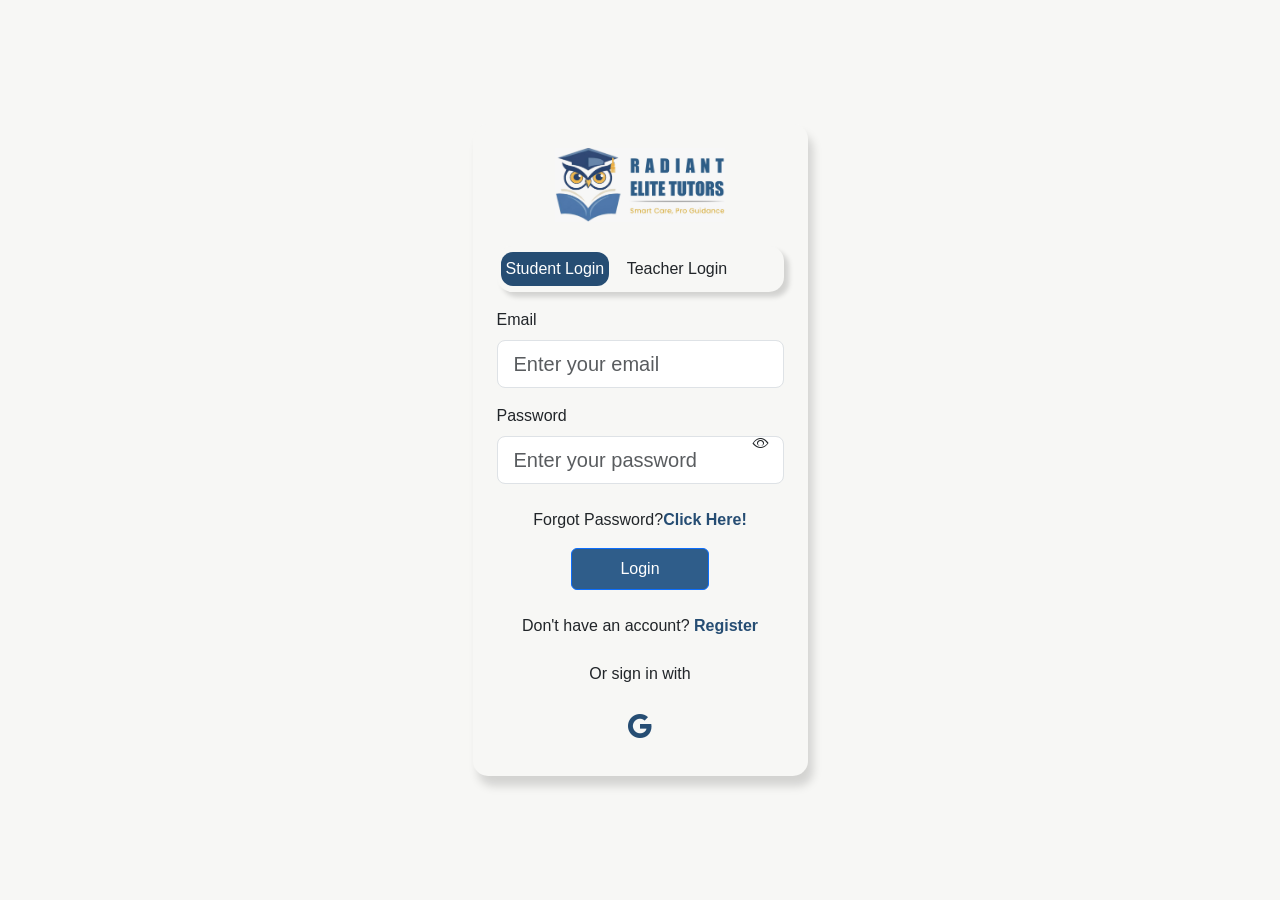
==== index2.html @ a0b94362 "form validation" ====
<!DOCTYPE html>
<html lang="en">
<head>
    <meta charset="UTF-8">
    <meta name="viewport" content="width=device-width, initial-scale=1.0">
    <title>Document</title>
     <link href="https://cdn.jsdelivr.net/npm/bootstrap@5.3.3/dist/css/bootstrap.min.css" rel="stylesheet">
  

    <link rel="stylesheet"
        href="https://cdnjs.cloudflare.com/ajax/libs/font-awesome/6.5.2/css/all.min.css">
                <link rel="stylesheet" href="https://cdn.jsdelivr.net/npm/bootstrap-icons@1.10.0/font/bootstrap-icons.css">
    <link rel="stylesheet" href="style.css">

</head>
<body>
    <div class="container d-flex justify-content-center align-items-center" style="height: 100vh;">
    <div class="login-class  p-4">
       <div class="text-center mb-4">
        <img src="logo.jpg" width="170">
       </div>

       <div class="login-tabs mb-3 p-1">
        <button class="btn active-tab p-1">Student Login</button> 
        <button class="btn ">Teacher Login</button>
       </div>

         <form>
          <div class="mb-3">
            <label for="email" class="form-label">Email</label>
                <input type="email" class="form-control form-control-lg" id="email" placeholder="Enter your email">
          </div>
          <div class="mb-3 position-relative">
            <label for="password" class="form-label">Password</label>
                <input type="password" class="form-control form-control-lg" id="password" placeholder="Enter your password">
                <i class="bi bi-eye password-toggle" id="togglePassword" style="position: absolute; top: 50%; right: 15px; transform: translateY(-50%); cursor: pointer;"></i>
          </div>
          <div class="text-center mb-3">
            

                <p class="text-center mt-4">Forgot Password?<a href="#" class="text-decoration-none">Click Here!</a></p>
                 <button type="submit"
                 class="btn btn-primary px-5 py-2">
                  Login
            </button>
          </div>

          <p class="text-center mt-4">Don't have an account? <a href="#" class="text-decoration-none">Register</a></p>
          
          <p class="text-center mt-4">Or sign in with</p>

          <div class="text-center">
            <a href="#" class="btn "><i class="bi bi-google google-icon"></i></a>
          </div>
        </form>
      </div>
    </div>
</body>
</html>
---- style.css ----
body {
    font-family: "Poppins", sans-serif;
    overflow-x: hidden;
    background: #f7f7f5;
}

/* Navbar */
.navbar{
    background: #f7f7f5 !important;
}
    


.search-box {
    width: 380px;
    border-radius: 12px;
   
}

/* Hero */

.hero {
    height: calc(100vh - 82px);
    position: relative;

    background-image: url("background.jpg");
    background-position: center;
    background-repeat: no-repeat;
    background-size: cover;
}
.overlay {
    position: absolute;
    inset: 0;
    backdrop-filter: blur(4px);
}

.left-panel {
    background: #2f5d8a;
    display: flex;
    align-items: center;
    z-index: 2;
}

.content {
    padding: 60px;
    color: white;
}

.content h1 {
    font-size: 4rem;
    font-weight: 700;
}

.content p {
    font-size: 1.2rem;
    line-height: 1.8;
    margin-top: 25px;
}

.features {
    margin-top: 40px;
}

.features div {
    margin-bottom: 20px;
    font-size: 1.1rem;
}

.features i {
    width: 35px;
}

.register-card {
    width: 70%;
    max-width: 700px;

    background: #f7f7f5;
    border-radius: 25px;

    padding: 40px;

    z-index: 2;

    box-shadow:
        0 15px 40px rgba(0,0,0,0.15);
}

.custom-input {
    height: 60px;
    border-radius: 15px;
}

.btn-primary {
    background: #2f5d8a;
    border-color: none;
}

.btn-primary:hover {
    background: #264d73;
}
.text-decoration-none {
    font-weight: 750;
    color: #264d73;
}
.login-class{
    background-color: #f7f7f5;
    border-radius: 15px;
    box-shadow: 5px 10px 10px rgba(0,0,0,0.15);
} 

.login-tabs{
    background-color: #f7f7f5;
    border-radius: 15px;
    box-shadow: 5px 5px 5px  rgba(0.15,0.15,0.15,0.15);
}
.text-center{
    background-color: #f7f7f5;
}

.google-icon {
    color: #264d73;
    font-size: 1.5rem;
  
}

.btn.active-tab{
    background-color: #264d73;
    color: white;
    border-radius: 12px;
    
}
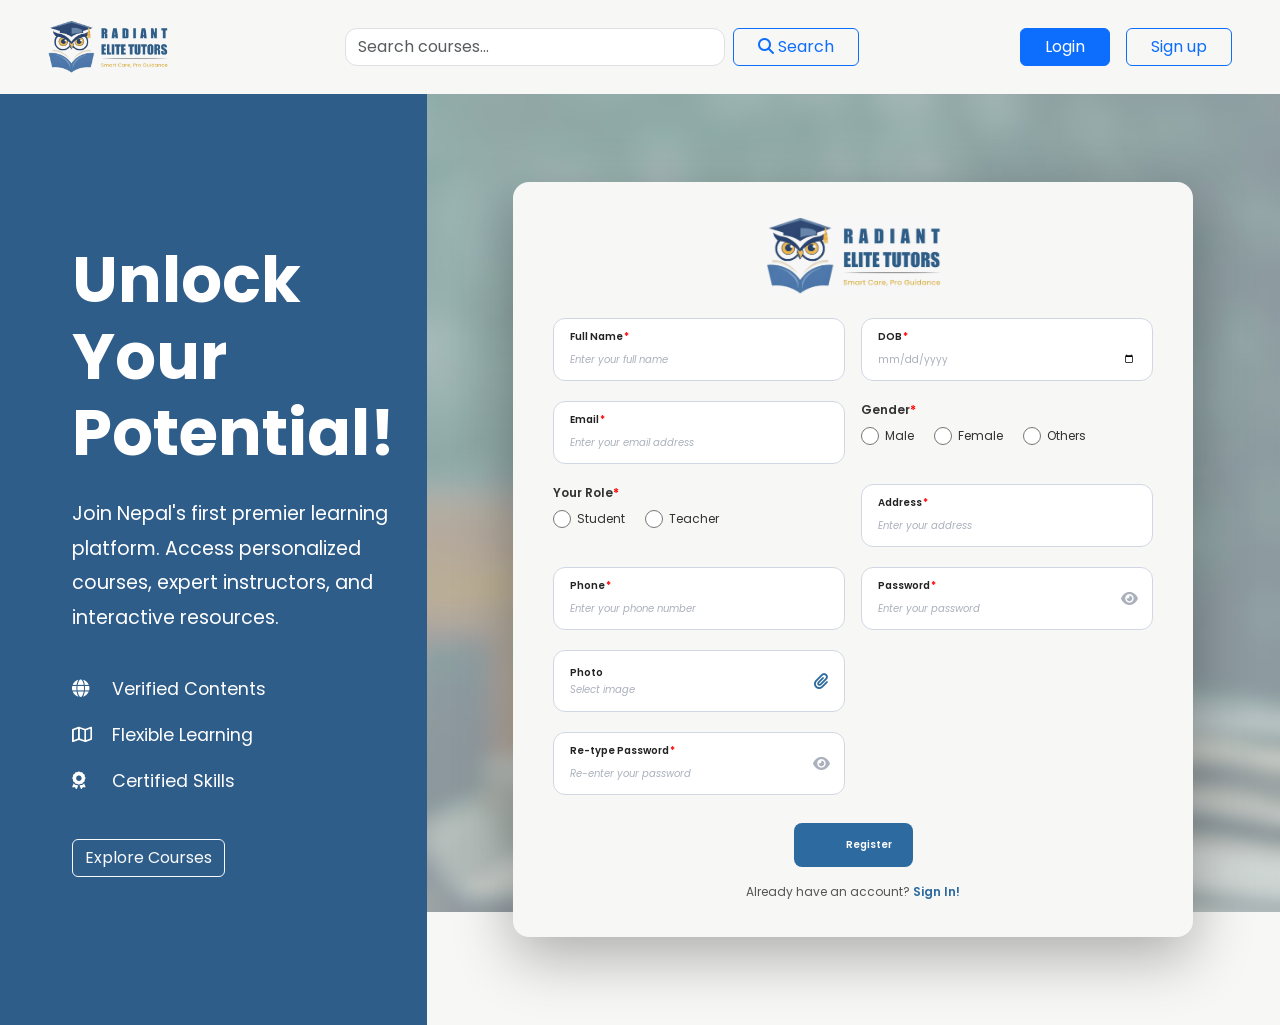
==== commit 1d03fbc6: "feat: connect login and register flows with style and script updates" ====
--- a/index2.html
+++ b/index2.html
@@ -3,57 +3,211 @@
 <head>
     <meta charset="UTF-8">
     <meta name="viewport" content="width=device-width, initial-scale=1.0">
-    <title>Document</title>
-     <link href="https://cdn.jsdelivr.net/npm/bootstrap@5.3.3/dist/css/bootstrap.min.css" rel="stylesheet">
-  
-
-    <link rel="stylesheet"
-        href="https://cdnjs.cloudflare.com/ajax/libs/font-awesome/6.5.2/css/all.min.css">
-                <link rel="stylesheet" href="https://cdn.jsdelivr.net/npm/bootstrap-icons@1.10.0/font/bootstrap-icons.css">
+    <title>Register – Radiant Elite Tutors</title>
+
+    <link href="https://cdn.jsdelivr.net/npm/bootstrap@5.3.3/dist/css/bootstrap.min.css" rel="stylesheet">
+    <link rel="stylesheet" href="https://cdnjs.cloudflare.com/ajax/libs/font-awesome/6.5.2/css/all.min.css">
+    <link rel="stylesheet" href="https://cdn.jsdelivr.net/npm/bootstrap-icons@1.10.0/font/bootstrap-icons.css">
+    <link rel="preconnect" href="https://fonts.googleapis.com">
+    <link rel="preconnect" href="https://fonts.gstatic.com" crossorigin>
+    <link href="https://fonts.googleapis.com/css2?family=Poppins:ital,wght@0,100;0,200;0,300;0,400;0,500;0,600;0,700;0,800;0,900;1,100;1,200;1,300;1,400;1,500;1,600;1,700;1,800;1,900&display=swap" rel="stylesheet">
     <link rel="stylesheet" href="style.css">
-
 </head>
+
 <body>
-    <div class="container d-flex justify-content-center align-items-center" style="height: 100vh;">
-    <div class="login-class  p-4">
-       <div class="text-center mb-4">
-        <img src="logo.jpg" width="170">
-       </div>
-
-       <div class="login-tabs mb-3 p-1">
-        <button class="btn active-tab p-1">Student Login</button> 
-        <button class="btn ">Teacher Login</button>
-       </div>
-
-         <form>
-          <div class="mb-3">
-            <label for="email" class="form-label">Email</label>
-                <input type="email" class="form-control form-control-lg" id="email" placeholder="Enter your email">
-          </div>
-          <div class="mb-3 position-relative">
-            <label for="password" class="form-label">Password</label>
-                <input type="password" class="form-control form-control-lg" id="password" placeholder="Enter your password">
-                <i class="bi bi-eye password-toggle" id="togglePassword" style="position: absolute; top: 50%; right: 15px; transform: translateY(-50%); cursor: pointer;"></i>
-          </div>
-          <div class="text-center mb-3">
-            
-
-                <p class="text-center mt-4">Forgot Password?<a href="#" class="text-decoration-none">Click Here!</a></p>
-                 <button type="submit"
-                 class="btn btn-primary px-5 py-2">
-                  Login
-            </button>
-          </div>
-
-          <p class="text-center mt-4">Don't have an account? <a href="#" class="text-decoration-none">Register</a></p>
-          
-          <p class="text-center mt-4">Or sign in with</p>
-
-          <div class="text-center">
-            <a href="#" class="btn "><i class="bi bi-google google-icon"></i></a>
-          </div>
-        </form>
-      </div>
-    </div>
+
+    <!-- NAVBAR -->
+    <nav class="navbar navbar-expand-lg bg-white shadow-sm py-3">
+        <div class="container-fluid px-5">
+
+            <a class="navbar-brand fw-bold" href="#">
+                <img src="logo.jpg" width="120">
+            </a>
+
+            <div class="d-flex mx-auto gap-2">
+                <input class="form-control search-box" type="search" placeholder="Search courses...">
+                <button class="btn btn-outline-primary px-4">
+                    <i class="fa-solid fa-magnifying-glass"></i> Search
+                </button>
+            </div>
+
+            <div class="d-flex gap-3">
+                <!-- Login goes to index2.html -->
+                <a href="index.html" class="btn btn-primary px-4">Login</a>
+                <a href="index2.html" class="btn btn-outline-primary px-4">Sign up</a>
+            </div>
+
+        </div>
+    </nav>
+
+    <!-- HERO SECTION -->
+    <section class="hero">
+
+        <div class="overlay"></div>
+
+        <div class="container-fluid h-100">
+            <div class="row h-100">
+
+                <!-- LEFT PANEL -->
+                <div class="col-lg-4 left-panel">
+                    <div class="content">
+                        <h1>Unlock Your <br>Potential!</h1>
+                        <p>
+                            Join Nepal's first premier learning platform.
+                            Access personalized courses, expert instructors,
+                            and interactive resources.
+                        </p>
+                        <div class="features">
+                            <div><i class="fa-solid fa-globe"></i> Verified Contents</div>
+                            <div><i class="fa-regular fa-map"></i> Flexible Learning</div>
+                            <div><i class="fa-solid fa-award"></i> Certified Skills</div>
+                        </div>
+                        <button class="btn btn-outline-light mt-4">Explore Courses</button>
+                    </div>
+                </div>
+
+                <!-- RIGHT PANEL — Registration form -->
+                <div class="col-lg-8 right-panel">
+                    <div class="d-flex align-items-center justify-content-center py-5">
+
+                        <div class="register-card">
+
+                            <!-- Logo -->
+                            <div class="text-center mb-4">
+                                <img src="logo.jpg" width="174.53" height="75.47" alt="logo" onerror="this.style.display='none'">
+                            </div>
+
+                            <form id="registerForm" novalidate>
+                                <div class="row g-3">
+
+                                    <!-- Full Name -->
+                                    <div class="col-md-6">
+                                        <div class="field-box" id="fullnameBox">
+                                            <span class="field-label">Full Name<span class="required">*</span></span>
+                                            <input type="text" id="fullname" placeholder="Enter your full name">
+                                        </div>
+                                        <span class="invalid-msg" id="fullnameError"></span>
+                                    </div>
+
+                                    <!-- DOB -->
+                                    <div class="col-md-6">
+                                        <div class="field-box" id="dobBox">
+                                            <span class="field-label">DOB<span class="required">*</span></span>
+                                            <input type="date" id="dob">
+                                        </div>
+                                        <span class="invalid-msg" id="dobError"></span>
+                                    </div>
+
+                                    <!-- Email -->
+                                    <div class="col-md-6">
+                                        <div class="field-box" id="emailBox">
+                                            <span class="field-label">Email<span class="required">*</span></span>
+                                            <input type="email" id="email" placeholder="Enter your email address">
+                                        </div>
+                                        <span class="invalid-msg" id="emailError"></span>
+                                    </div>
+
+                                    <!-- Gender -->
+                                    <div class="col-md-6">
+                                        <div class="radio-field-box">
+                                            <span class="field-label">Gender<span class="required">*</span></span>
+                                            <div class="radio-options">
+                                                <label><input type="radio" name="gender" value="male"> Male</label>
+                                                <label><input type="radio" name="gender" value="female"> Female</label>
+                                                <label><input type="radio" name="gender" value="others"> Others</label>
+                                            </div>
+                                        </div>
+                                        <span class="invalid-msg" id="genderError"></span>
+                                    </div>
+
+                                    <!-- Your Role -->
+                                    <div class="col-md-6">
+                                        <div class="radio-field-box">
+                                            <span class="field-label">Your Role<span class="required">*</span></span>
+                                            <div class="radio-options">
+                                                <label><input type="radio" name="role" value="student"> Student</label>
+                                                <label><input type="radio" name="role" value="teacher"> Teacher</label>
+                                            </div>
+                                        </div>
+                                        <span class="invalid-msg" id="roleError"></span>
+                                    </div>
+
+                                    <!-- Address -->
+                                    <div class="col-md-6">
+                                        <div class="field-box" id="addressBox">
+                                            <span class="field-label">Address<span class="required">*</span></span>
+                                            <input type="text" id="address" placeholder="Enter your address">
+                                        </div>
+                                        <span class="invalid-msg" id="addressError"></span>
+                                    </div>
+
+                                    <!-- Phone -->
+                                    <div class="col-md-6">
+                                        <div class="field-box" id="phoneBox">
+                                            <span class="field-label">Phone<span class="required">*</span></span>
+                                            <input type="tel" id="phone" placeholder="Enter your phone number">
+                                        </div>
+                                        <span class="invalid-msg" id="phoneError"></span>
+                                    </div>
+
+                                    <!-- Password -->
+                                    <div class="col-md-6">
+                                        <div class="field-box position-relative" id="passwordBox">
+                                            <span class="field-label">Password<span class="required">*</span></span>
+                                            <input type="password" id="password" placeholder="Enter your password" style="padding-right:30px">
+                                            <i class="fa fa-eye eye-icon" id="togglePassword"></i>
+                                        </div>
+                                        <span class="invalid-msg" id="passwordError"></span>
+                                    </div>
+
+                                    <!-- Photo -->
+                                    <div class="col-md-6">
+                                        <div class="photo-box" id="photoBox">
+                                            <span class="field-label">Photo</span>
+                                            <span class="photo-placeholder" id="photoLabel">Select image</span>
+                                            <input type="file" id="photo" accept="image/*">
+                                            <i class="fa fa-paperclip clip-icon"></i>
+                                        </div>
+                                        <span class="invalid-msg" id="photoError"></span>
+                                    </div>
+
+                                    <!-- Image preview -->
+                                    <div class="col-md-6">
+                                        <img id="imagePreview" class="img-thumbnail" style="max-width:100%; display:none;">
+                                    </div>
+
+                                    <!-- Re-type Password -->
+                                    <div class="col-md-6">
+                                        <div class="field-box position-relative" id="confirmPasswordBox">
+                                            <span class="field-label">Re-type Password<span class="required">*</span></span>
+                                            <input type="password" id="confirmPassword" placeholder="Re-enter your password" style="padding-right:30px">
+                                            <i class="fa fa-eye eye-icon" id="toggleConfirmPassword"></i>
+                                        </div>
+                                        <span class="invalid-msg" id="confirmPasswordError"></span>
+                                    </div>
+
+                                </div>
+
+                                <!-- Register Button -->
+                                <div class="text-center mt-4">
+                                    <button type="submit" class="btn btn-register">Register</button>
+                                </div>
+
+                                <!-- ✅ Already have an account link -->
+                                <div class="text-center mt-3" style="font-size:12px; color:#555; background:transparent;">
+                                    Already have an account?
+                                    <a href="index.html" class="text-decoration-none fw-semibold" style="color:#2d6a9f;">Sign In!</a>
+                                </div>
+
+                            </form>
+                        </div>
+                    </div>
+                </div>
+
+            </div>
+        </div>
+    </section>
+
+    <script src="script.js"></script>
 </body>
 </html>
--- a/style.css
+++ b/style.css
@@ -1,3 +1,5 @@
+
+
 body {
     font-family: "Poppins", sans-serif;
     overflow-x: hidden;
@@ -69,63 +71,342 @@
 .features i {
     width: 35px;
 }
-
-.register-card {
-    width: 70%;
-    max-width: 700px;
-
+.right-panel {
+    display: flex;
+    align-items: center;
+    justify-content: center;
+    z-index: 2;
+    padding: 40px 20px;
+    overflow-y: auto;
+}
+ 
+ .register-card {
+            background: #f7f7f5;
+            border-radius: 16px;
+            padding: 36px 40px;
+            width: 100%;
+            max-width: 680px;
+            box-shadow: 0 20px 60px rgba(0,0,0,0.3);
+}
+.login-card {
+            background: #f7f7f5;
+            border-radius: 16px;
+            padding: 36px 40px;
+            width: 449 px;
+            max-width: 680px;
+            height: 611px;
+            box-shadow: 0 20px 60px rgba(0,0,0,0.3);
+}
+ 
+        /* The outer box for each field */
+        .field-box {
+            border: 1.5px solid #d0d7e2;
+            border-radius: 12px;
+            padding: 10px 16px 10px 16px;
+            background: #fff;
+            position: relative;
+            min-height: 62px;
+        }
+ 
+        .field-box .field-label {
+            font-size: 10px;
+            font-weight: 600;
+            color: #222;
+            margin-bottom: 2px;
+            display: block;
+        }
+ 
+        .field-box .field-label .required {
+            color: red;
+            margin-left: 1px;
+        }
+ 
+        .field-box input[type="text"],
+        .field-box input[type="email"],
+        .field-box input[type="tel"],
+        .field-box input[type="date"],
+        .field-box input[type="password"] {
+            border: none;
+            outline: none;
+            padding: 0;
+            font-family:"Poppins",sans-serif;
+            font-size: 10px;
+            color: #aab0bc;
+            background: transparent;
+            width: 100%;
+            box-shadow: none;
+        }
+ 
+        .field-box input[type="text"]:focus,
+        .field-box input[type="email"]:focus,
+        .field-box input[type="tel"]:focus,
+        .field-box input[type="date"]:focus,
+        .field-box input[type="password"]:focus {
+            outline: none;
+            box-shadow: none;
+            color: #333;
+        }
+ 
+        .field-box input::placeholder {
+            color: #aab0bc;
+            font-style: italic;
+            font-size: 10px;
+        }
+ 
+        .field-box.is-invalid-box {
+            border-color: #dc3545;
+        }
+ 
+        .invalid-msg {
+            font-size: 10px;
+            color: #dc3545;
+            margin-top: 4px;
+            display: block;
+        }
+ 
+        /* Radio group box */
+        .radio-field-box {
+            border: none;
+            padding: 0;
+            background: transparent;
+            color:#2e5e88;
+        }
+ 
+        .radio-field-box .field-label {
+            font-size: 12px;
+            font-weight: 600;
+            color: #333;
+            margin-bottom: 8px;
+            display: block;
+        }
+ 
+        .radio-field-box .field-label .required {
+            color: red;
+        }
+ 
+        .radio-options {
+            display: flex;
+            gap: 20px;
+            align-items: center;
+            color:#333;
+        }
+ 
+        .radio-options label {
+            font-size: 12px;
+            color: #333;
+            display: flex;
+            align-items: center;
+            gap: 6px;
+            cursor: pointer;
+            margin: 0;
+        }
+ 
+        .radio-options input[type="radio"] {
+            accent-color: #2e5e88;
+            width: 18px;
+            height: 18px;
+            cursor: pointer;
+        }
+ 
+        /* Photo box */
+        .photo-box {
+            border: 1.5px solid #d0d7e2;
+            border-radius: 12px;
+            padding: 10px 16px;
+            background: #fff;
+            position: relative;
+            min-height: 62px;
+            display: flex;
+            flex-direction: column;
+            justify-content: center;
+        }
+ 
+        .photo-box .field-label {
+            font-size: 10px;
+            font-weight: 600;
+            color: #222;
+            margin-bottom: 2px;
+        }
+ 
+        .photo-box .photo-placeholder {
+            font-size: 10px;
+            color: #aab0bc;
+            font-style: italic;
+        }
+ 
+        .photo-box input[type="file"] {
+            position: absolute;
+            inset: 0;
+            opacity: 0;
+            cursor: pointer;
+            width: 100%;
+            height: 100%;
+        }
+ 
+        .photo-box .clip-icon {
+            position: absolute;
+            right: 16px;
+            top: 50%;
+            transform: translateY(-50%);
+            color: #2d6a9f;
+            font-size: 16px;
+        }
+ 
+        /* Password eye */
+        .eye-icon {
+            position: absolute;
+            right: 14px;
+            top: 50%;
+            transform: translateY(-50%);
+            cursor: pointer;
+            color: #aab0bc;
+            font-size: 15px;
+            z-index:10;
+        }
+ 
+        /* Register button */
+        .btn-register {
+            background: #2d6a9f;
+            color: white;
+            border: none;
+            border-radius: 8px;
+            padding: 11px 52px;
+            font-size: 10px;
+            font-weight: 600;
+            transition: background 0.2s;
+            width: 119px;
+            height: 44px;
+        }
+ 
+        .btn-register:hover {
+            background: #1a5080;
+            color: white;
+        }
+ 
+        .logo-brand {
+            font-size: 12px;
+            font-weight: 700;
+            color: #1a3a5c;
+            letter-spacing: 1px;
+            line-height: 1.3;
+        }
+ 
+        .logo-tagline {
+            font-size: 10px;
+            color: #e6a817;
+            font-style: italic;
+        }
+
+
+        .is-invalid-box{
+            border-color: #dc3545 !important;
+        }
+
+
+        .login-class{
+            border: 1.5px;
+        }
+
+
+/* ─── ADD THESE RULES TO THE BOTTOM OF YOUR style.css ─── */
+
+/* Login page body — plain light background, no hero image */
+body.login-page {
     background: #f7f7f5;
-    border-radius: 25px;
-
-    padding: 40px;
-
-    z-index: 2;
-
-    box-shadow:
-        0 15px 40px rgba(0,0,0,0.15);
-}
-
-.custom-input {
-    height: 60px;
-    border-radius: 15px;
-}
-
-.btn-primary {
-    background: #2f5d8a;
-    border-color: none;
-}
-
-.btn-primary:hover {
+    min-height: 100vh;
+}
+
+/* Login card — centred, fixed comfortable width */
+.login-card {
+    background: #ffffff;
+    border-radius: 20px;
+    width: 100%;
+    max-width: 480px;
+    box-shadow: 0 8px 40px rgba(0, 0, 0, 0.12);
+}
+
+/* Tab strip */
+.login-tabs {
+    background-color: #f0f3f7;
+    border-radius: 14px;
+    display: flex;
+    align-items: center;
+    width: 100%;
+    height: 56px;
+    box-shadow: none;   /* override old inset shadow */
+}
+
+.login-tabs .btn {
+    flex: 1;
+    height: 46px;
+    font-size: 15px;
+    font-family: 'Poppins', sans-serif;
+    font-weight: 500;
+    border-radius: 12px;
+    transition: background 0.2s, color 0.2s;
+    color: #555;
+}
+
+.login-tabs .btn.active-tab {
+    background-color: #264d73;
+    color: #ffffff;
+    width: auto;        /* let flex handle width */
+}
+
+.login-tabs .btn.inactive {
+    background: transparent;
+    color: #555;
+    width: auto;
+}
+
+/* Field boxes on login page inherit .field-box from style.css —
+   only override font size to be slightly larger for readability */
+.login-card .field-box input[type="email"],
+.login-card .field-box input[type="password"] {
+    font-size: 13px;
+}
+
+.login-card .field-box .field-label {
+    font-size: 11px;
+}
+
+.login-card .field-box input::placeholder {
+    font-size: 13px;
+}
+
+/* Login submit button */
+.btn-login {
     background: #264d73;
-}
-.text-decoration-none {
-    font-weight: 750;
+    color: #ffffff;
+    border: none;
+    border-radius: 10px;
+    padding: 12px 0;
+    width: 180px;
+    font-size: 16px;
+    font-weight: 500;
+    font-family: 'Poppins', sans-serif;
+    transition: background 0.2s;
+}
+
+.btn-login:hover {
+    background: #1a3a5c;
+    color: #ffffff;
+}
+
+/* Google button */
+.google-btn {
+    background: transparent;
+    border: none;
+    padding: 0;
+    line-height: 1;
+}
+
+.google-icon {
+    font-size: 2rem;
     color: #264d73;
 }
-.login-class{
-    background-color: #f7f7f5;
-    border-radius: 15px;
-    box-shadow: 5px 10px 10px rgba(0,0,0,0.15);
-} 
-
-.login-tabs{
-    background-color: #f7f7f5;
-    border-radius: 15px;
-    box-shadow: 5px 5px 5px  rgba(0.15,0.15,0.15,0.15);
-}
-.text-center{
-    background-color: #f7f7f5;
-}
-
-.google-icon {
-    color: #264d73;
-    font-size: 1.5rem;
-  
-}
-
-.btn.active-tab{
-    background-color: #264d73;
-    color: white;
-    border-radius: 12px;
-    
+
+/* Ensure text-center areas in login card have no background colour bleed */
+.login-card .text-center {
+    background-color: transparent;
 }
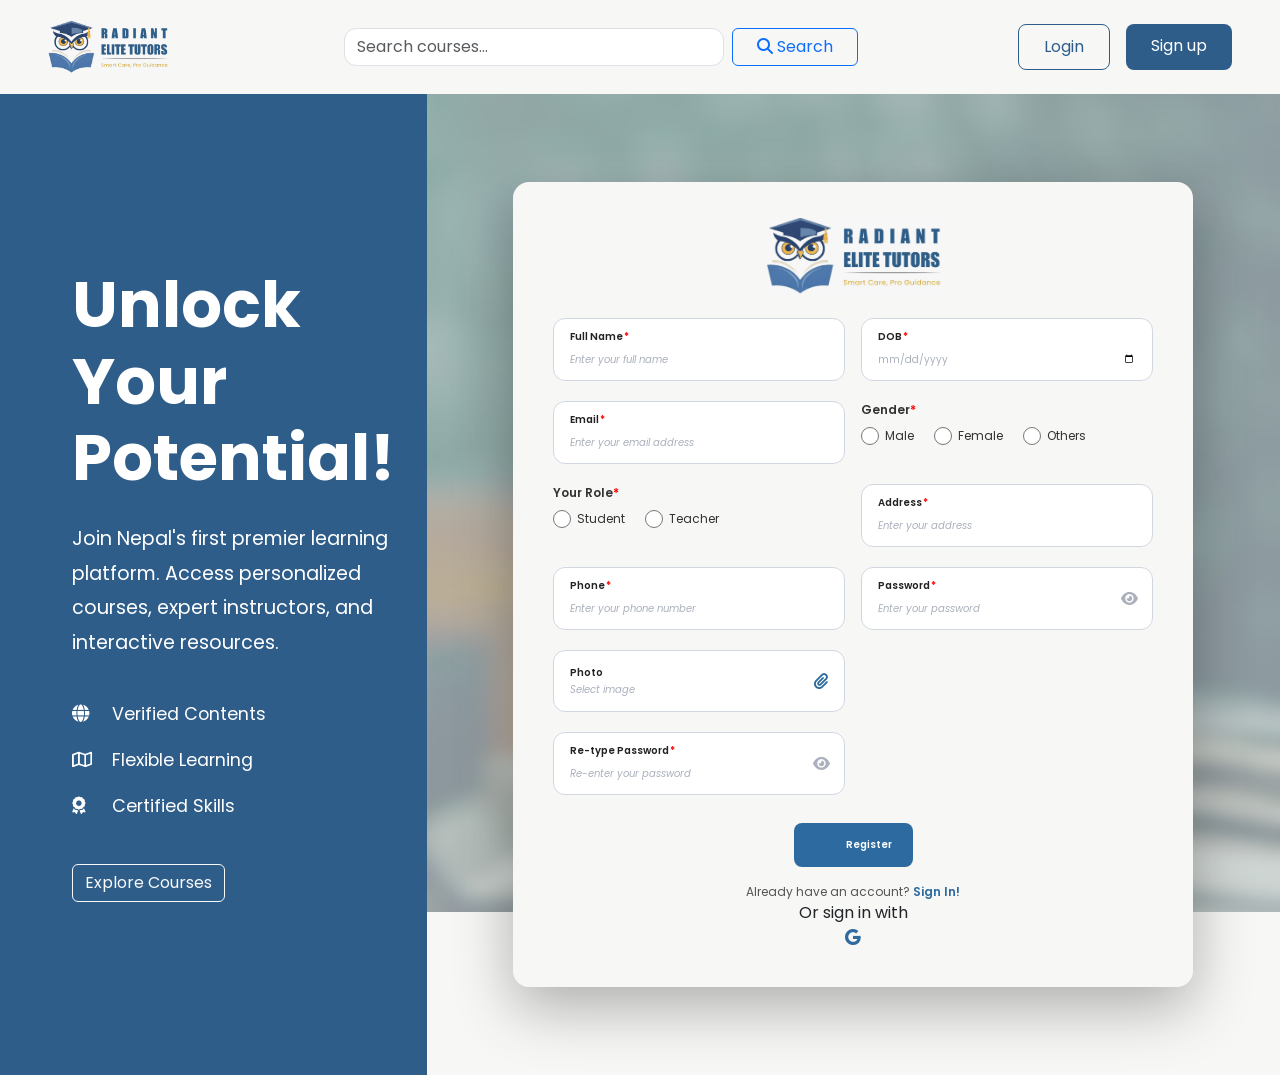
==== commit 6a069b28: "feat: update navigation styles and functionality for login and registration pages" ====
--- a/index2.html
+++ b/index2.html
@@ -31,10 +31,10 @@
                 </button>
             </div>
 
-            <div class="d-flex gap-3">
-                <!-- Login goes to index2.html -->
-                <a href="index.html" class="btn btn-primary px-4">Login</a>
-                <a href="index2.html" class="btn btn-outline-primary px-4">Sign up</a>
+            <div class="navswitch d-flex gap-3">
+                <a href="index.html" id="activetab">Login</a>
+                <!-- Sign up goes to registration page -->
+                <a href="index2.html"  id="inactive" >Sign up</a>
             </div>
 
         </div>
@@ -198,6 +198,13 @@
                                     Already have an account?
                                     <a href="index.html" class="text-decoration-none fw-semibold" style="color:#2d6a9f;">Sign In!</a>
                                 </div>
+                                <!-- Google sign-in -->
+                                    <div class="col-12 text-center lc-text">Or sign in with</div>
+                                    <div class="col-12 text-center">
+                                        <a href="#" class="btn p-0 text-decoration-none fW-semibold" style="color:#2d6a9f" aria-label="Sign in with Google">
+                                            <i class="bi bi-google lc-google-icon"></i>
+                                        </a>
+                                    </div>
 
                             </form>
                         </div>
--- a/style.css
+++ b/style.css
@@ -9,6 +9,24 @@
 /* Navbar */
 .navbar{
     background: #f7f7f5 !important;
+}
+
+.navswitch a{
+    text-decoration: none;
+    padding: 10px 25px;
+    border-radius: 8px;
+    transition: 0.3s;
+}
+
+.activetab{
+    background-color: #2f5d8a;
+    color: white;
+}
+
+.inactive{
+    background-color: transparent;
+    color: #2f5d8a;
+    border: 1px solid #2f5d8a;
 }
     
 
